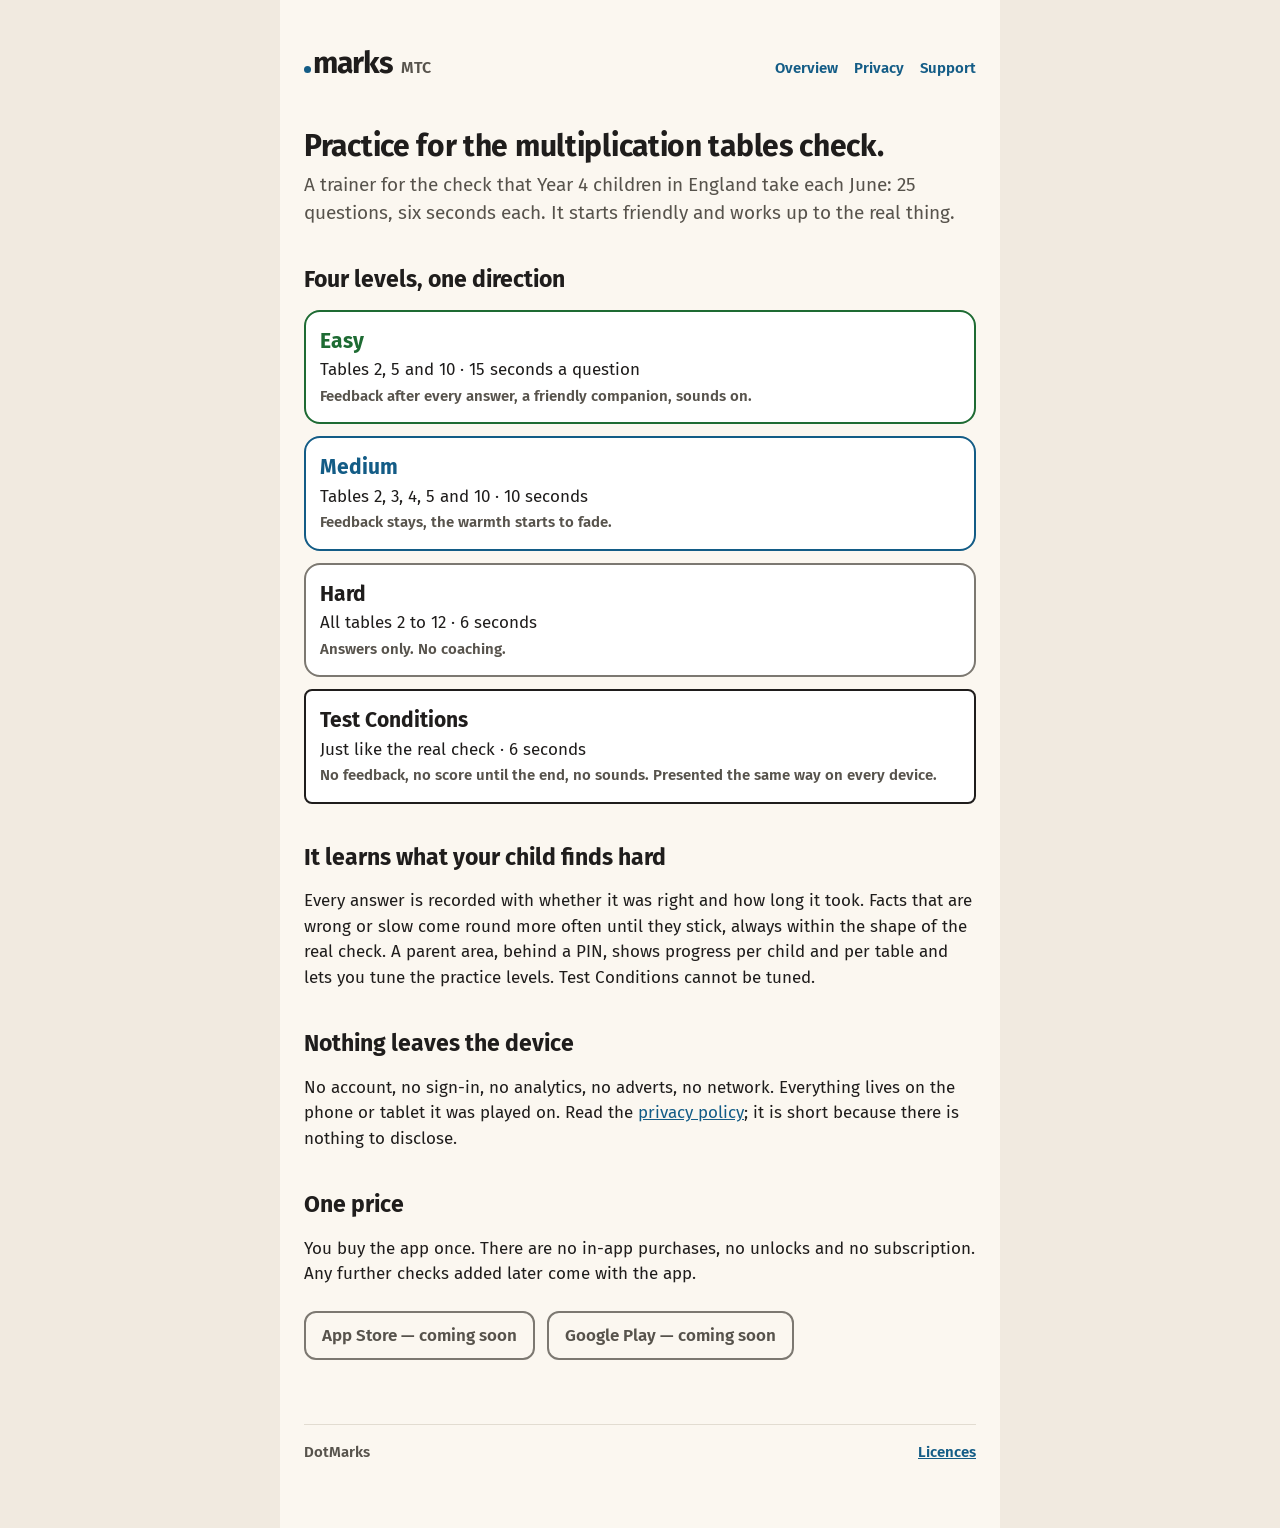
==== index.html @ c885ed73 "Site: overview, privacy policy, support and licences" ====
<!doctype html><html lang="en-GB"><head><meta charset="utf-8"><meta name="viewport" content="width=device-width, initial-scale=1"><link rel="stylesheet" href="style.css"><link rel="icon" href="assets/favicon.png"><link rel="apple-touch-icon" href="assets/apple-touch-icon.png"><title>DotMarks</title><meta name="description" content="Practice for the Year 4 multiplication tables check. Offline, no accounts, no data collected, one price."></head><body>
<header><a class="wordmark" href="./"><span class="stop"></span>marks<span class="qualifier">MTC</span></a><nav><a href="./">Overview</a><a href="privacy.html">Privacy</a><a href="support.html">Support</a></nav></header>
<main>
<h1>Practice for the multiplication tables check.</h1>
<p class="lead">A trainer for the check that Year 4 children in England take each June: 25 questions, six seconds each. It starts friendly and works up to the real thing.</p>
<h2>Four levels, one direction</h2>
<ul class="levels">
<li class="easy"><strong>Easy</strong>Tables 2, 5 and 10 · 15 seconds a question<span class="meta"><br>Feedback after every answer, a friendly companion, sounds on.</span></li>
<li class="medium"><strong>Medium</strong>Tables 2, 3, 4, 5 and 10 · 10 seconds<span class="meta"><br>Feedback stays, the warmth starts to fade.</span></li>
<li class="hard"><strong>Hard</strong>All tables 2 to 12 · 6 seconds<span class="meta"><br>Answers only. No coaching.</span></li>
<li class="test"><strong>Test Conditions</strong>Just like the real check · 6 seconds<span class="meta"><br>No feedback, no score until the end, no sounds. Presented the same way on every device.</span></li>
</ul>
<h2>It learns what your child finds hard</h2>
<p>Every answer is recorded with whether it was right and how long it took. Facts that are wrong or slow come round more often until they stick, always within the shape of the real check. A parent area, behind a PIN, shows progress per child and per table and lets you tune the practice levels. Test Conditions cannot be tuned.</p>
<h2>Nothing leaves the device</h2>
<p>No account, no sign-in, no analytics, no adverts, no network. Everything lives on the phone or tablet it was played on. Read the <a href="privacy.html">privacy policy</a>; it is short because there is nothing to disclose.</p>
<h2>One price</h2>
<p>You buy the app once. There are no in-app purchases, no unlocks and no subscription. Any further checks added later come with the app.</p>
<div class="stores"><span>App Store — coming soon</span><span>Google Play — coming soon</span></div>
</main>
<footer><span>DotMarks</span><span><a href="licences.html">Licences</a></span></footer>
</body></html>
---- style.css ----
@font-face { font-family: "Fira Sans"; src: url(assets/fonts/FiraSans-Regular.ttf) format("truetype"); font-weight: 400; }
@font-face { font-family: "Fira Sans"; src: url(assets/fonts/FiraSans-Medium.ttf) format("truetype"); font-weight: 500; }
@font-face { font-family: "Fira Sans"; src: url(assets/fonts/FiraSans-SemiBold.ttf) format("truetype"); font-weight: 600; }
@font-face { font-family: "Fira Sans"; src: url(assets/fonts/FiraSans-Bold.ttf) format("truetype"); font-weight: 700; }
:root { --paper: #fbf7f0; --paper-deep: #f1eae0; --card: #ffffff; --ink: #1f1d1c; --ink-muted: #57534c; --border: #7c7871; --rule: #e2dcd1; --blue: #135c86; --coral: #e8536f; --green: #1e6b33; }
* { box-sizing: border-box; }
html { background: var(--paper-deep); }
body { margin: 0; font-family: "Fira Sans", system-ui, sans-serif; font-size: 17px; line-height: 1.5; color: var(--ink); background: var(--paper); max-width: 720px; margin: 0 auto; padding: 48px 24px 64px; min-height: 100vh; }
a { color: var(--blue); }
header { display: flex; align-items: baseline; justify-content: space-between; gap: 16px; flex-wrap: wrap; margin-bottom: 48px; }
.wordmark { display: inline-flex; align-items: baseline; gap: 1px; font-weight: 700; font-size: 30px; letter-spacing: -0.035em; color: var(--ink); text-decoration: none; line-height: 1; }
.wordmark .stop { width: 7px; height: 7px; border-radius: 50%; background: var(--blue); display: inline-block; margin-right: 1px; }
.wordmark .qualifier { font-size: 16px; font-weight: 600; color: var(--ink-muted); letter-spacing: 0; margin-left: 8px; }
nav a { font-weight: 600; font-size: 15px; margin-left: 16px; text-decoration: none; }
nav a:hover { text-decoration: underline; }
h1 { font-size: 30px; line-height: 1.15; letter-spacing: -0.01em; margin: 0 0 8px; }
h2 { font-size: 23px; line-height: 1.2; margin: 40px 0 8px; }
p.lead { font-size: 19px; line-height: 1.45; color: var(--ink-muted); margin: 0 0 24px; }
.levels { list-style: none; padding: 0; margin: 16px 0; display: grid; gap: 12px; }
.levels li { background: var(--card); border: 2px solid var(--border); border-radius: 16px; padding: 14px; }
.levels li strong { display: block; font-size: 21px; }
.levels li.easy { border-color: var(--green); } .levels li.easy strong { color: var(--green); }
.levels li.medium { border-color: var(--blue); } .levels li.medium strong { color: var(--blue); }
.levels li.test { border-radius: 8px; border-color: var(--ink); }
.meta { font-size: 15px; font-weight: 600; color: var(--ink-muted); }
.stores { display: flex; gap: 12px; flex-wrap: wrap; margin: 24px 0; }
.stores span { display: inline-block; border: 2px solid var(--border); border-radius: 12px; padding: 10px 16px; font-weight: 600; color: var(--ink-muted); }
footer { margin-top: 64px; padding-top: 16px; border-top: 1px solid var(--rule); font-size: 15px; font-weight: 600; color: var(--ink-muted); display: flex; justify-content: space-between; flex-wrap: wrap; gap: 8px; }
pre { white-space: pre-wrap; font-size: 14px; background: var(--card); border: 1px solid var(--rule); border-radius: 12px; padding: 16px; }
dl dt { font-weight: 600; margin-top: 16px; } dl dd { margin: 4px 0 0; }
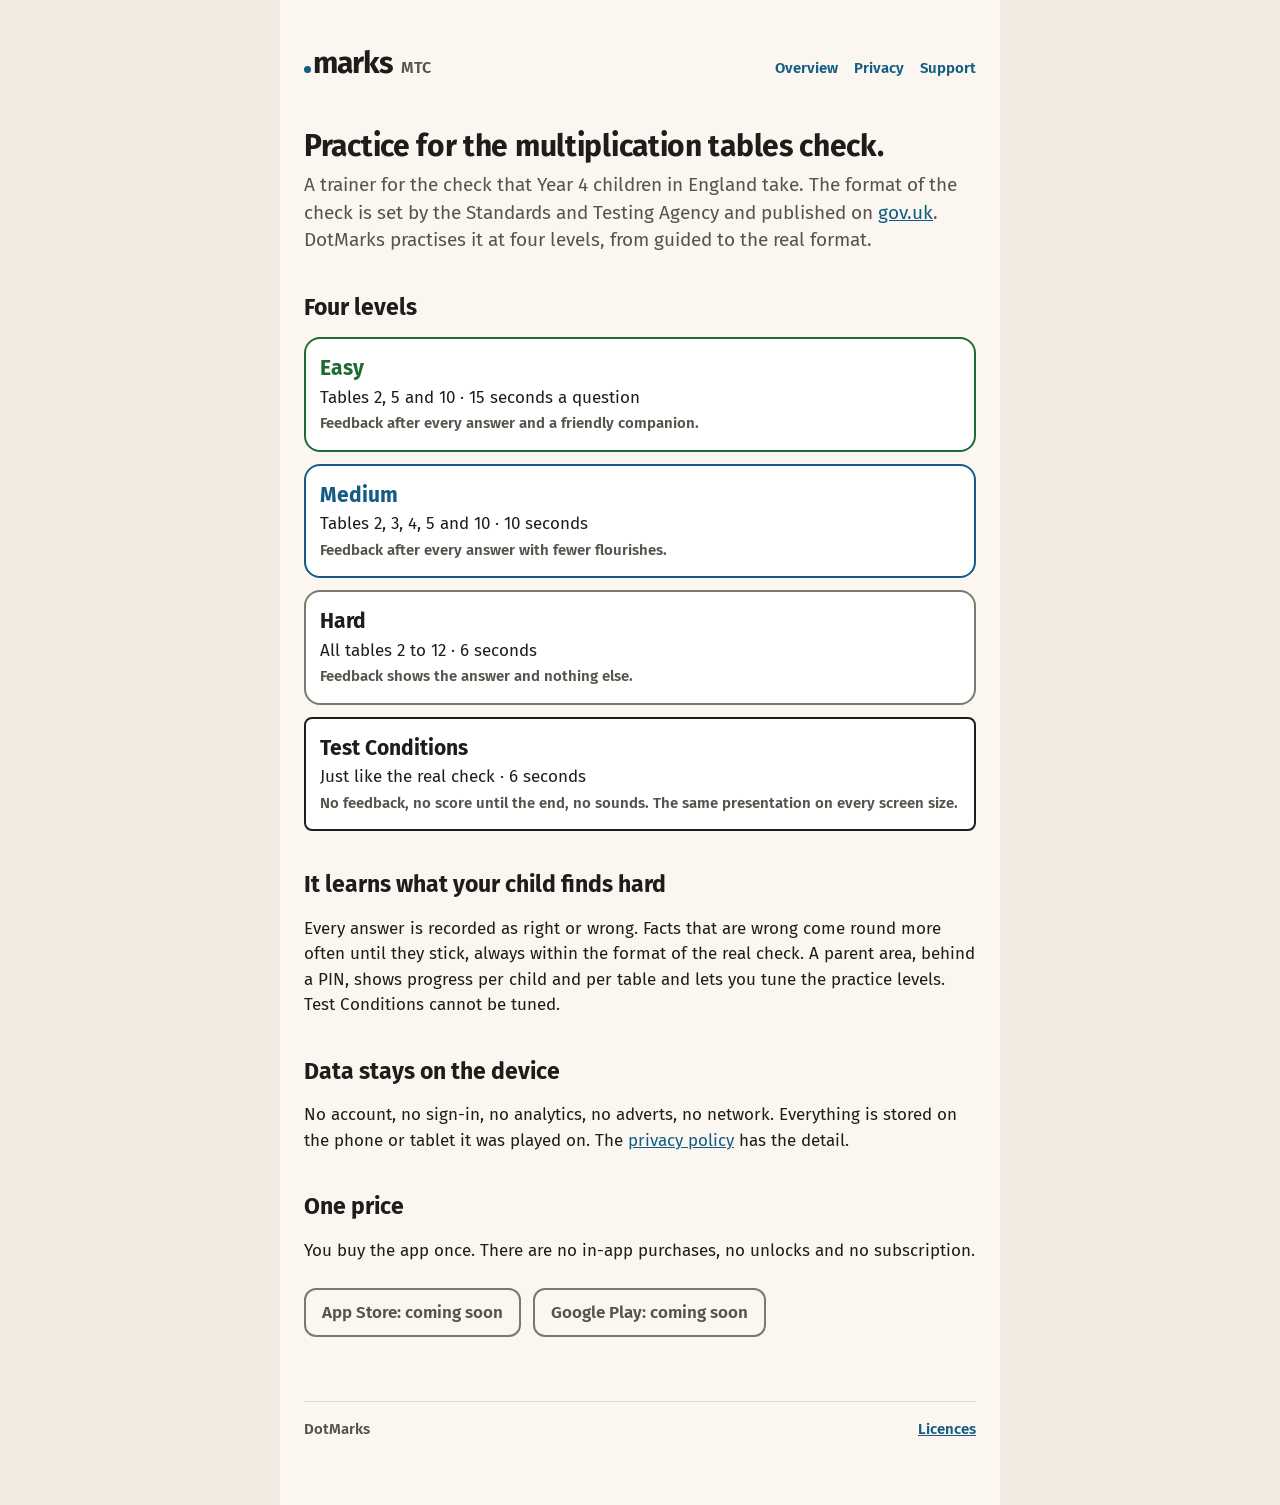
==== commit fa177a6d: "Prose: link the check's format to gov.uk, correct level descriptions, plain register" ====
--- a/index.html
+++ b/index.html
@@ -2,21 +2,21 @@
 <header><a class="wordmark" href="./"><span class="stop"></span>marks<span class="qualifier">MTC</span></a><nav><a href="./">Overview</a><a href="privacy.html">Privacy</a><a href="support.html">Support</a></nav></header>
 <main>
 <h1>Practice for the multiplication tables check.</h1>
-<p class="lead">A trainer for the check that Year 4 children in England take each June: 25 questions, six seconds each. It starts friendly and works up to the real thing.</p>
-<h2>Four levels, one direction</h2>
+<p class="lead">A trainer for the check that Year 4 children in England take. The format of the check is set by the Standards and Testing Agency and published on <a href="https://www.gov.uk/government/collections/multiplication-tables-check">gov.uk</a>. DotMarks practises it at four levels, from guided to the real format.</p>
+<h2>Four levels</h2>
 <ul class="levels">
-<li class="easy"><strong>Easy</strong>Tables 2, 5 and 10 · 15 seconds a question<span class="meta"><br>Feedback after every answer, a friendly companion, sounds on.</span></li>
-<li class="medium"><strong>Medium</strong>Tables 2, 3, 4, 5 and 10 · 10 seconds<span class="meta"><br>Feedback stays, the warmth starts to fade.</span></li>
-<li class="hard"><strong>Hard</strong>All tables 2 to 12 · 6 seconds<span class="meta"><br>Answers only. No coaching.</span></li>
-<li class="test"><strong>Test Conditions</strong>Just like the real check · 6 seconds<span class="meta"><br>No feedback, no score until the end, no sounds. Presented the same way on every device.</span></li>
+<li class="easy"><strong>Easy</strong>Tables 2, 5 and 10 · 15 seconds a question<span class="meta"><br>Feedback after every answer and a friendly companion.</span></li>
+<li class="medium"><strong>Medium</strong>Tables 2, 3, 4, 5 and 10 · 10 seconds<span class="meta"><br>Feedback after every answer with fewer flourishes.</span></li>
+<li class="hard"><strong>Hard</strong>All tables 2 to 12 · 6 seconds<span class="meta"><br>Feedback shows the answer and nothing else.</span></li>
+<li class="test"><strong>Test Conditions</strong>Just like the real check · 6 seconds<span class="meta"><br>No feedback, no score until the end, no sounds. The same presentation on every screen size.</span></li>
 </ul>
 <h2>It learns what your child finds hard</h2>
-<p>Every answer is recorded with whether it was right and how long it took. Facts that are wrong or slow come round more often until they stick, always within the shape of the real check. A parent area, behind a PIN, shows progress per child and per table and lets you tune the practice levels. Test Conditions cannot be tuned.</p>
-<h2>Nothing leaves the device</h2>
-<p>No account, no sign-in, no analytics, no adverts, no network. Everything lives on the phone or tablet it was played on. Read the <a href="privacy.html">privacy policy</a>; it is short because there is nothing to disclose.</p>
+<p>Every answer is recorded as right or wrong. Facts that are wrong come round more often until they stick, always within the format of the real check. A parent area, behind a PIN, shows progress per child and per table and lets you tune the practice levels. Test Conditions cannot be tuned.</p>
+<h2>Data stays on the device</h2>
+<p>No account, no sign-in, no analytics, no adverts, no network. Everything is stored on the phone or tablet it was played on. The <a href="privacy.html">privacy policy</a> has the detail.</p>
 <h2>One price</h2>
-<p>You buy the app once. There are no in-app purchases, no unlocks and no subscription. Any further checks added later come with the app.</p>
-<div class="stores"><span>App Store — coming soon</span><span>Google Play — coming soon</span></div>
+<p>You buy the app once. There are no in-app purchases, no unlocks and no subscription.</p>
+<div class="stores"><span>App Store: coming soon</span><span>Google Play: coming soon</span></div>
 </main>
 <footer><span>DotMarks</span><span><a href="licences.html">Licences</a></span></footer>
 </body></html>
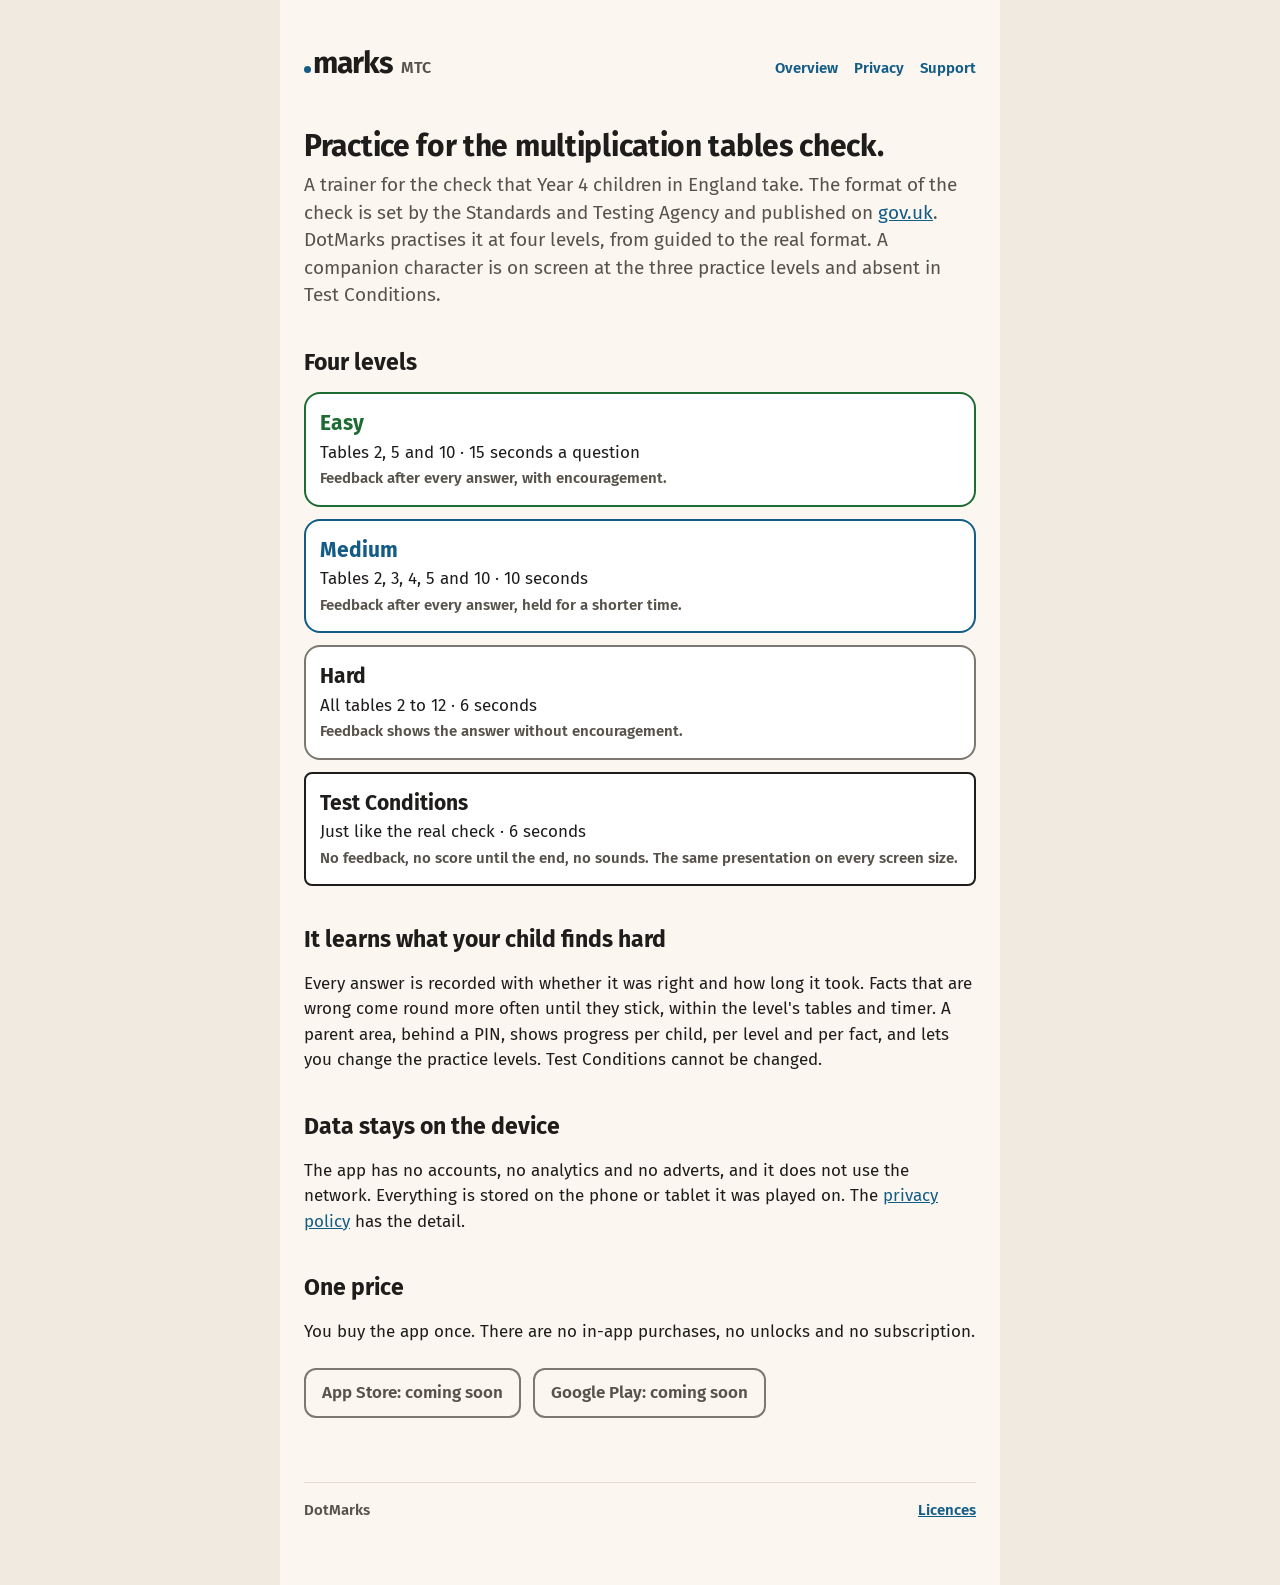
==== commit 6de4bab4: "Prose: correct level descriptions and what is recorded" ====
--- a/index.html
+++ b/index.html
@@ -2,18 +2,18 @@
 <header><a class="wordmark" href="./"><span class="stop"></span>marks<span class="qualifier">MTC</span></a><nav><a href="./">Overview</a><a href="privacy.html">Privacy</a><a href="support.html">Support</a></nav></header>
 <main>
 <h1>Practice for the multiplication tables check.</h1>
-<p class="lead">A trainer for the check that Year 4 children in England take. The format of the check is set by the Standards and Testing Agency and published on <a href="https://www.gov.uk/government/collections/multiplication-tables-check">gov.uk</a>. DotMarks practises it at four levels, from guided to the real format.</p>
+<p class="lead">A trainer for the check that Year 4 children in England take. The format of the check is set by the Standards and Testing Agency and published on <a href="https://www.gov.uk/government/collections/multiplication-tables-check">gov.uk</a>. DotMarks practises it at four levels, from guided to the real format. A companion character is on screen at the three practice levels and absent in Test Conditions.</p>
 <h2>Four levels</h2>
 <ul class="levels">
-<li class="easy"><strong>Easy</strong>Tables 2, 5 and 10 · 15 seconds a question<span class="meta"><br>Feedback after every answer and a friendly companion.</span></li>
-<li class="medium"><strong>Medium</strong>Tables 2, 3, 4, 5 and 10 · 10 seconds<span class="meta"><br>Feedback after every answer with fewer flourishes.</span></li>
-<li class="hard"><strong>Hard</strong>All tables 2 to 12 · 6 seconds<span class="meta"><br>Feedback shows the answer and nothing else.</span></li>
+<li class="easy"><strong>Easy</strong>Tables 2, 5 and 10 · 15 seconds a question<span class="meta"><br>Feedback after every answer, with encouragement.</span></li>
+<li class="medium"><strong>Medium</strong>Tables 2, 3, 4, 5 and 10 · 10 seconds<span class="meta"><br>Feedback after every answer, held for a shorter time.</span></li>
+<li class="hard"><strong>Hard</strong>All tables 2 to 12 · 6 seconds<span class="meta"><br>Feedback shows the answer without encouragement.</span></li>
 <li class="test"><strong>Test Conditions</strong>Just like the real check · 6 seconds<span class="meta"><br>No feedback, no score until the end, no sounds. The same presentation on every screen size.</span></li>
 </ul>
 <h2>It learns what your child finds hard</h2>
-<p>Every answer is recorded as right or wrong. Facts that are wrong come round more often until they stick, always within the format of the real check. A parent area, behind a PIN, shows progress per child and per table and lets you tune the practice levels. Test Conditions cannot be tuned.</p>
+<p>Every answer is recorded with whether it was right and how long it took. Facts that are wrong come round more often until they stick, within the level's tables and timer. A parent area, behind a PIN, shows progress per child, per level and per fact, and lets you change the practice levels. Test Conditions cannot be changed.</p>
 <h2>Data stays on the device</h2>
-<p>No account, no sign-in, no analytics, no adverts, no network. Everything is stored on the phone or tablet it was played on. The <a href="privacy.html">privacy policy</a> has the detail.</p>
+<p>The app has no accounts, no analytics and no adverts, and it does not use the network. Everything is stored on the phone or tablet it was played on. The <a href="privacy.html">privacy policy</a> has the detail.</p>
 <h2>One price</h2>
 <p>You buy the app once. There are no in-app purchases, no unlocks and no subscription.</p>
 <div class="stores"><span>App Store: coming soon</span><span>Google Play: coming soon</span></div>
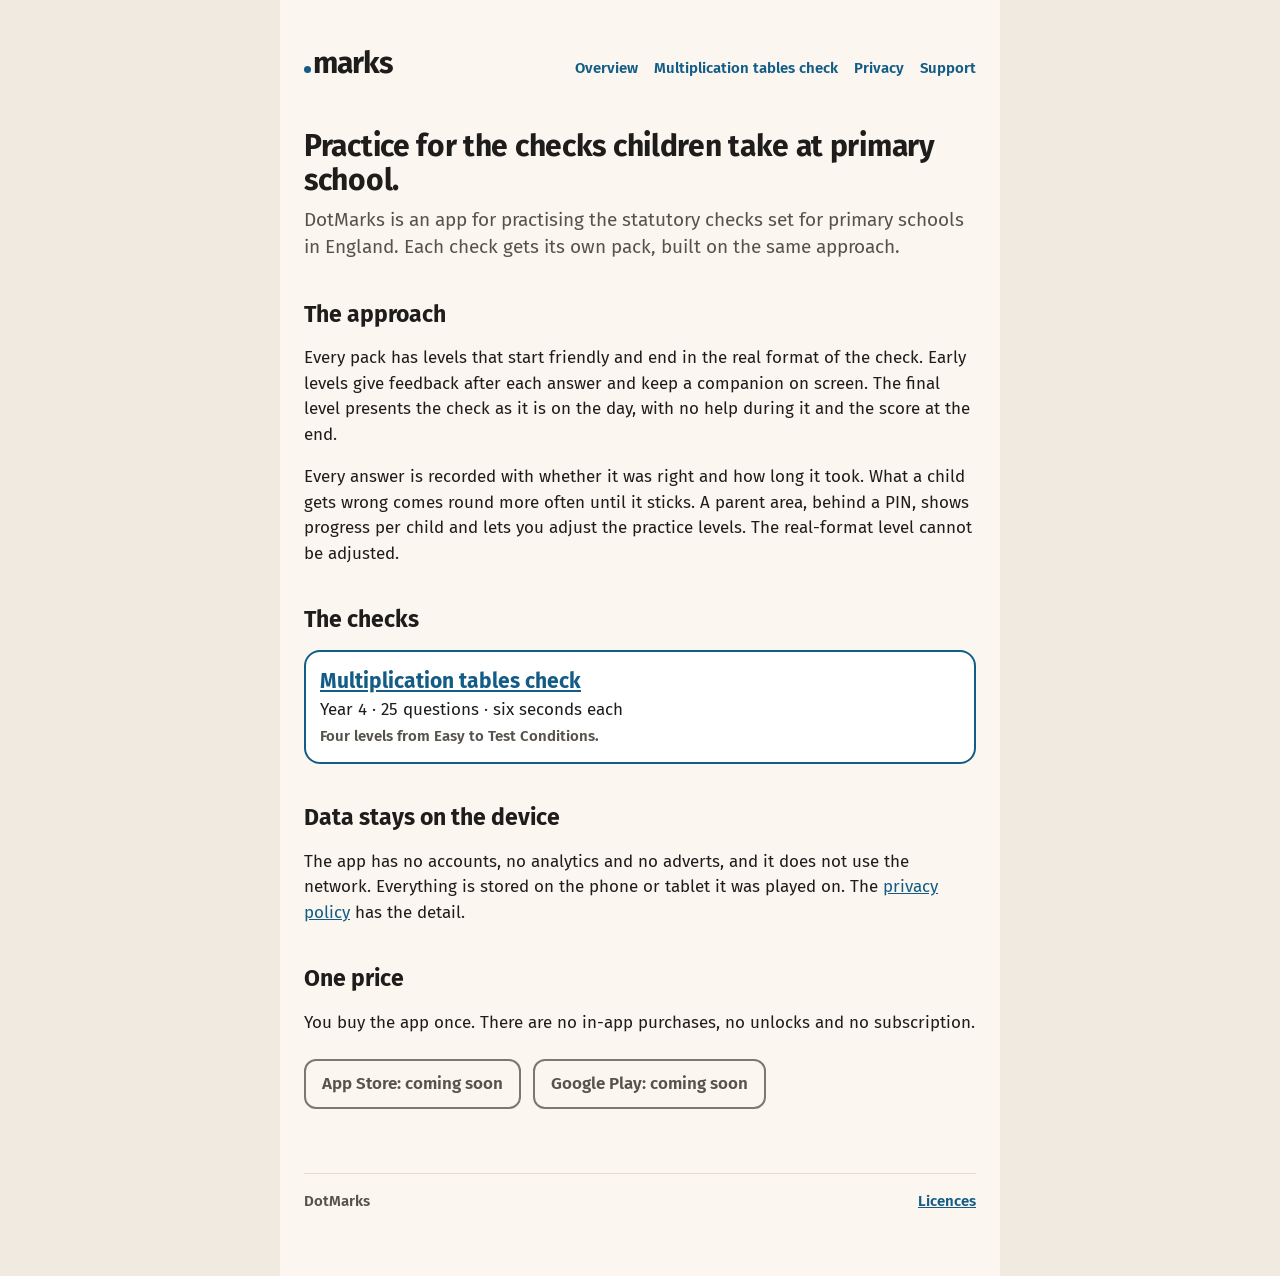
==== commit 698e54ac: "Site: platform overview at the top level, MTC on its own page" ====
--- a/index.html
+++ b/index.html
@@ -1,17 +1,15 @@
-<!doctype html><html lang="en-GB"><head><meta charset="utf-8"><meta name="viewport" content="width=device-width, initial-scale=1"><link rel="stylesheet" href="style.css"><link rel="icon" href="assets/favicon.png"><link rel="apple-touch-icon" href="assets/apple-touch-icon.png"><title>DotMarks</title><meta name="description" content="Practice for the Year 4 multiplication tables check. Offline, no accounts, no data collected, one price."></head><body>
-<header><a class="wordmark" href="./"><span class="stop"></span>marks<span class="qualifier">MTC</span></a><nav><a href="./">Overview</a><a href="privacy.html">Privacy</a><a href="support.html">Support</a></nav></header>
+<!doctype html><html lang="en-GB"><head><meta charset="utf-8"><meta name="viewport" content="width=device-width, initial-scale=1"><link rel="stylesheet" href="style.css"><link rel="icon" href="assets/favicon.png"><link rel="apple-touch-icon" href="assets/apple-touch-icon.png"><title>DotMarks</title><meta name="description" content="DotMarks: practice for the statutory checks children take at primary school in England. Offline, no accounts, no data collected, one price."></head><body>
+<header><a class="wordmark" href="./"><span class="stop"></span>marks</a><nav><a href="./">Overview</a><a href="mtc.html">Multiplication tables check</a><a href="privacy.html">Privacy</a><a href="support.html">Support</a></nav></header>
 <main>
-<h1>Practice for the multiplication tables check.</h1>
-<p class="lead">A trainer for the check that Year 4 children in England take. The format of the check is set by the Standards and Testing Agency and published on <a href="https://www.gov.uk/government/collections/multiplication-tables-check">gov.uk</a>. DotMarks practises it at four levels, from guided to the real format. A companion character is on screen at the three practice levels and absent in Test Conditions.</p>
-<h2>Four levels</h2>
+<h1>Practice for the checks children take at primary school.</h1>
+<p class="lead">DotMarks is an app for practising the statutory checks set for primary schools in England. Each check gets its own pack, built on the same approach.</p>
+<h2>The approach</h2>
+<p>Every pack has levels that start friendly and end in the real format of the check. Early levels give feedback after each answer and keep a companion on screen. The final level presents the check as it is on the day, with no help during it and the score at the end.</p>
+<p>Every answer is recorded with whether it was right and how long it took. What a child gets wrong comes round more often until it sticks. A parent area, behind a PIN, shows progress per child and lets you adjust the practice levels. The real-format level cannot be adjusted.</p>
+<h2>The checks</h2>
 <ul class="levels">
-<li class="easy"><strong>Easy</strong>Tables 2, 5 and 10 · 15 seconds a question<span class="meta"><br>Feedback after every answer, with encouragement.</span></li>
-<li class="medium"><strong>Medium</strong>Tables 2, 3, 4, 5 and 10 · 10 seconds<span class="meta"><br>Feedback after every answer, held for a shorter time.</span></li>
-<li class="hard"><strong>Hard</strong>All tables 2 to 12 · 6 seconds<span class="meta"><br>Feedback shows the answer without encouragement.</span></li>
-<li class="test"><strong>Test Conditions</strong>Just like the real check · 6 seconds<span class="meta"><br>No feedback, no score until the end, no sounds. The same presentation on every screen size.</span></li>
+<li class="medium"><strong><a href="mtc.html">Multiplication tables check</a></strong>Year 4 · 25 questions · six seconds each<span class="meta"><br>Four levels from Easy to Test Conditions.</span></li>
 </ul>
-<h2>It learns what your child finds hard</h2>
-<p>Every answer is recorded with whether it was right and how long it took. Facts that are wrong come round more often until they stick, within the level's tables and timer. A parent area, behind a PIN, shows progress per child, per level and per fact, and lets you change the practice levels. Test Conditions cannot be changed.</p>
 <h2>Data stays on the device</h2>
 <p>The app has no accounts, no analytics and no adverts, and it does not use the network. Everything is stored on the phone or tablet it was played on. The <a href="privacy.html">privacy policy</a> has the detail.</p>
 <h2>One price</h2>
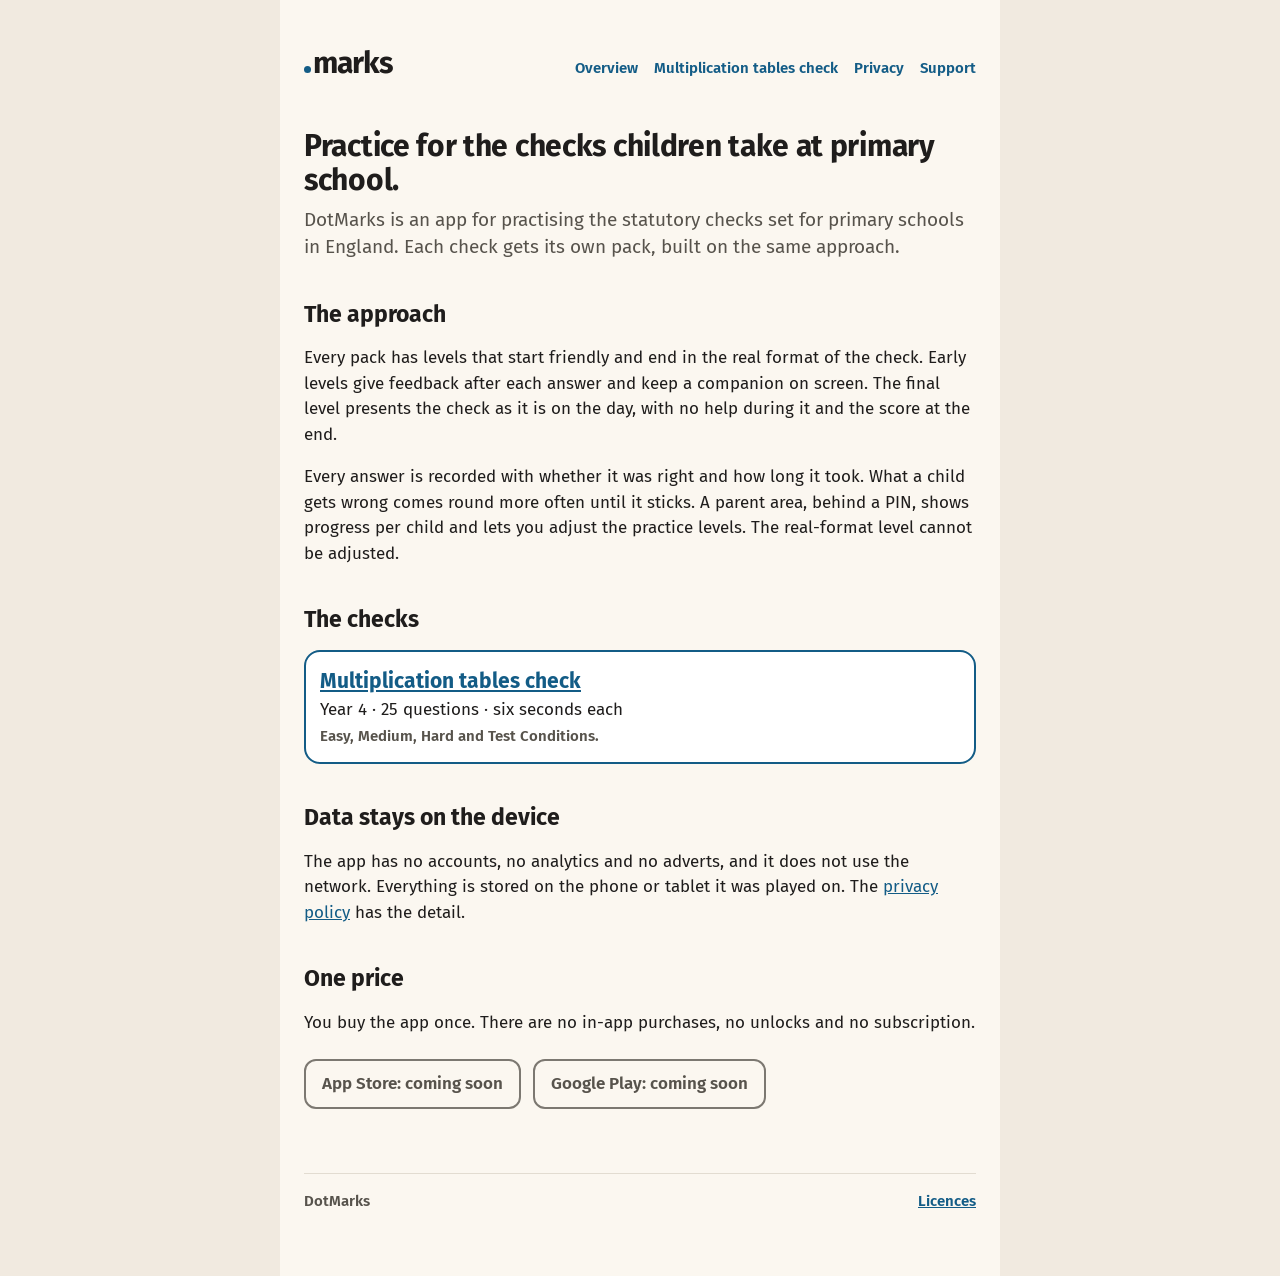
==== commit 6a7319ef: "MTC page: keep only what is specific to the check" ====
--- a/index.html
+++ b/index.html
@@ -8,7 +8,7 @@
 <p>Every answer is recorded with whether it was right and how long it took. What a child gets wrong comes round more often until it sticks. A parent area, behind a PIN, shows progress per child and lets you adjust the practice levels. The real-format level cannot be adjusted.</p>
 <h2>The checks</h2>
 <ul class="levels">
-<li class="medium"><strong><a href="mtc.html">Multiplication tables check</a></strong>Year 4 · 25 questions · six seconds each<span class="meta"><br>Four levels from Easy to Test Conditions.</span></li>
+<li class="medium"><strong><a href="mtc.html">Multiplication tables check</a></strong>Year 4 · 25 questions · six seconds each<span class="meta"><br>Easy, Medium, Hard and Test Conditions.</span></li>
 </ul>
 <h2>Data stays on the device</h2>
 <p>The app has no accounts, no analytics and no adverts, and it does not use the network. Everything is stored on the phone or tablet it was played on. The <a href="privacy.html">privacy policy</a> has the detail.</p>
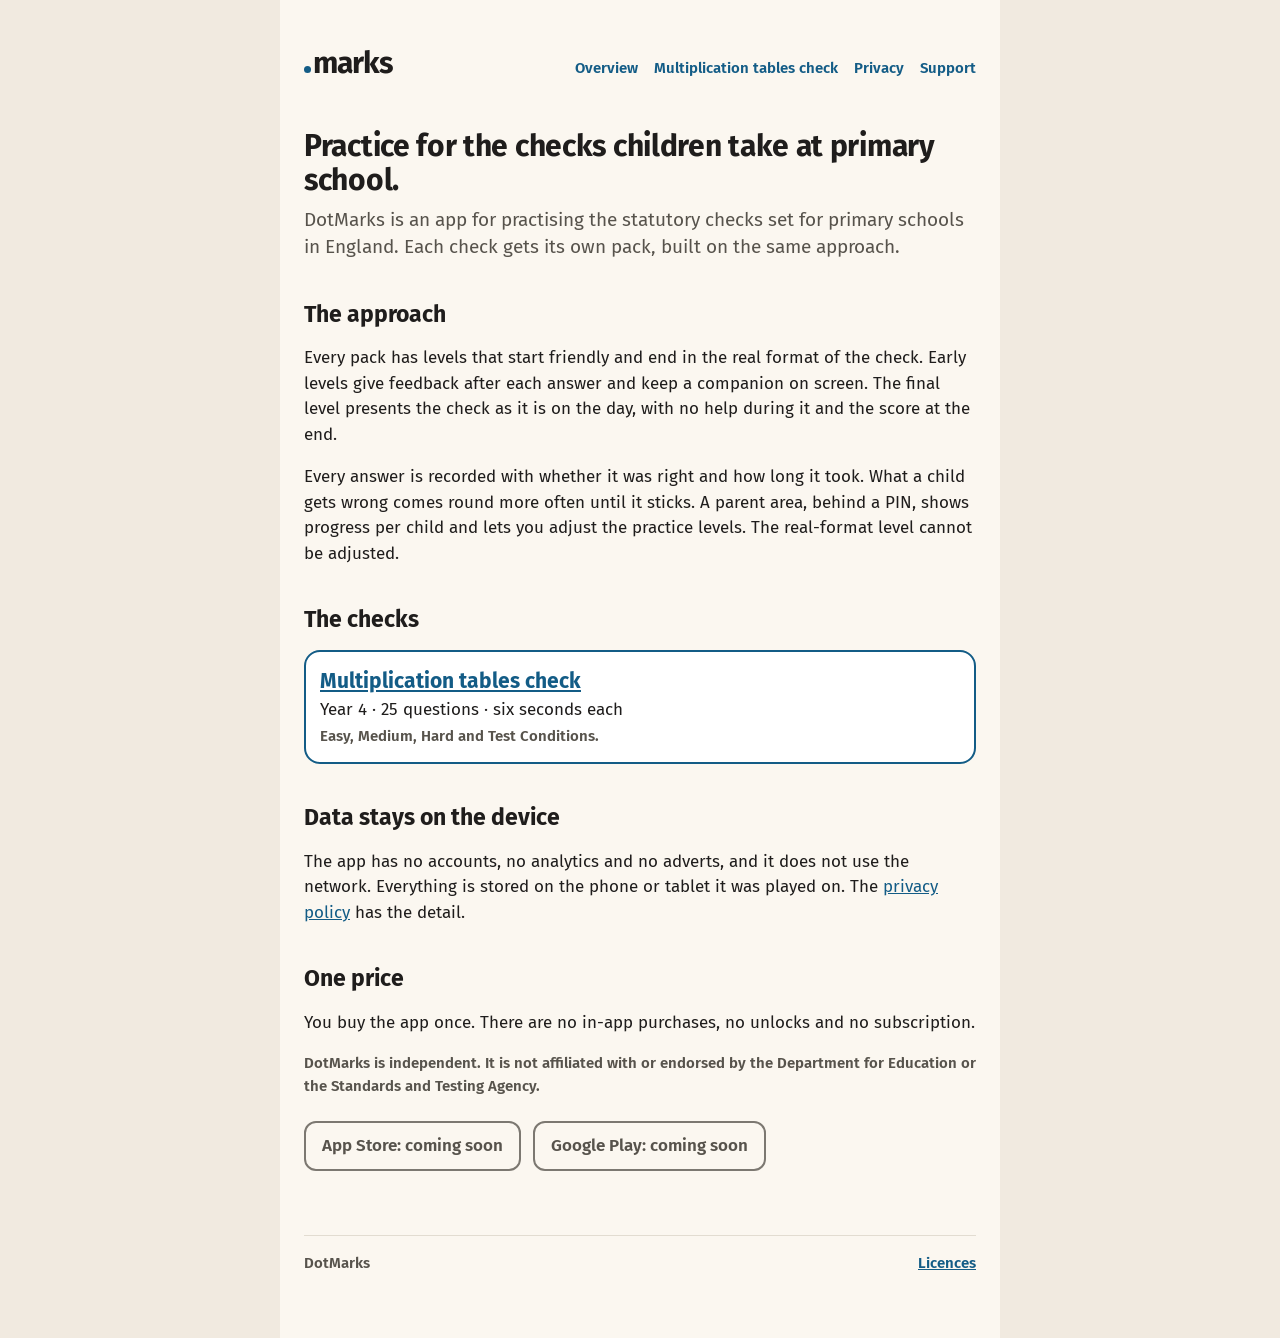
==== commit ff7f790d: "Independence statement on the overview and MTC pages DotMarks names a DfE and Standards and Testing " ====
--- a/index.html
+++ b/index.html
@@ -14,6 +14,7 @@
 <p>The app has no accounts, no analytics and no adverts, and it does not use the network. Everything is stored on the phone or tablet it was played on. The <a href="privacy.html">privacy policy</a> has the detail.</p>
 <h2>One price</h2>
 <p>You buy the app once. There are no in-app purchases, no unlocks and no subscription.</p>
+<p class="meta">DotMarks is independent. It is not affiliated with or endorsed by the Department for Education or the Standards and Testing Agency.</p>
 <div class="stores"><span>App Store: coming soon</span><span>Google Play: coming soon</span></div>
 </main>
 <footer><span>DotMarks</span><span><a href="licences.html">Licences</a></span></footer>
--- a/style.css
+++ b/style.css
@@ -28,3 +28,5 @@
 footer { margin-top: 64px; padding-top: 16px; border-top: 1px solid var(--rule); font-size: 15px; font-weight: 600; color: var(--ink-muted); display: flex; justify-content: space-between; flex-wrap: wrap; gap: 8px; }
 pre { white-space: pre-wrap; font-size: 14px; background: var(--card); border: 1px solid var(--rule); border-radius: 12px; padding: 16px; }
 dl dt { font-weight: 600; margin-top: 16px; } dl dd { margin: 4px 0 0; }
+.warning { margin: 12px 0 4px; padding: 12px 14px; border: 2px solid #b8332a; border-radius: 12px; background: var(--card); color: var(--ink); }
+.warning strong { color: #b8332a; }
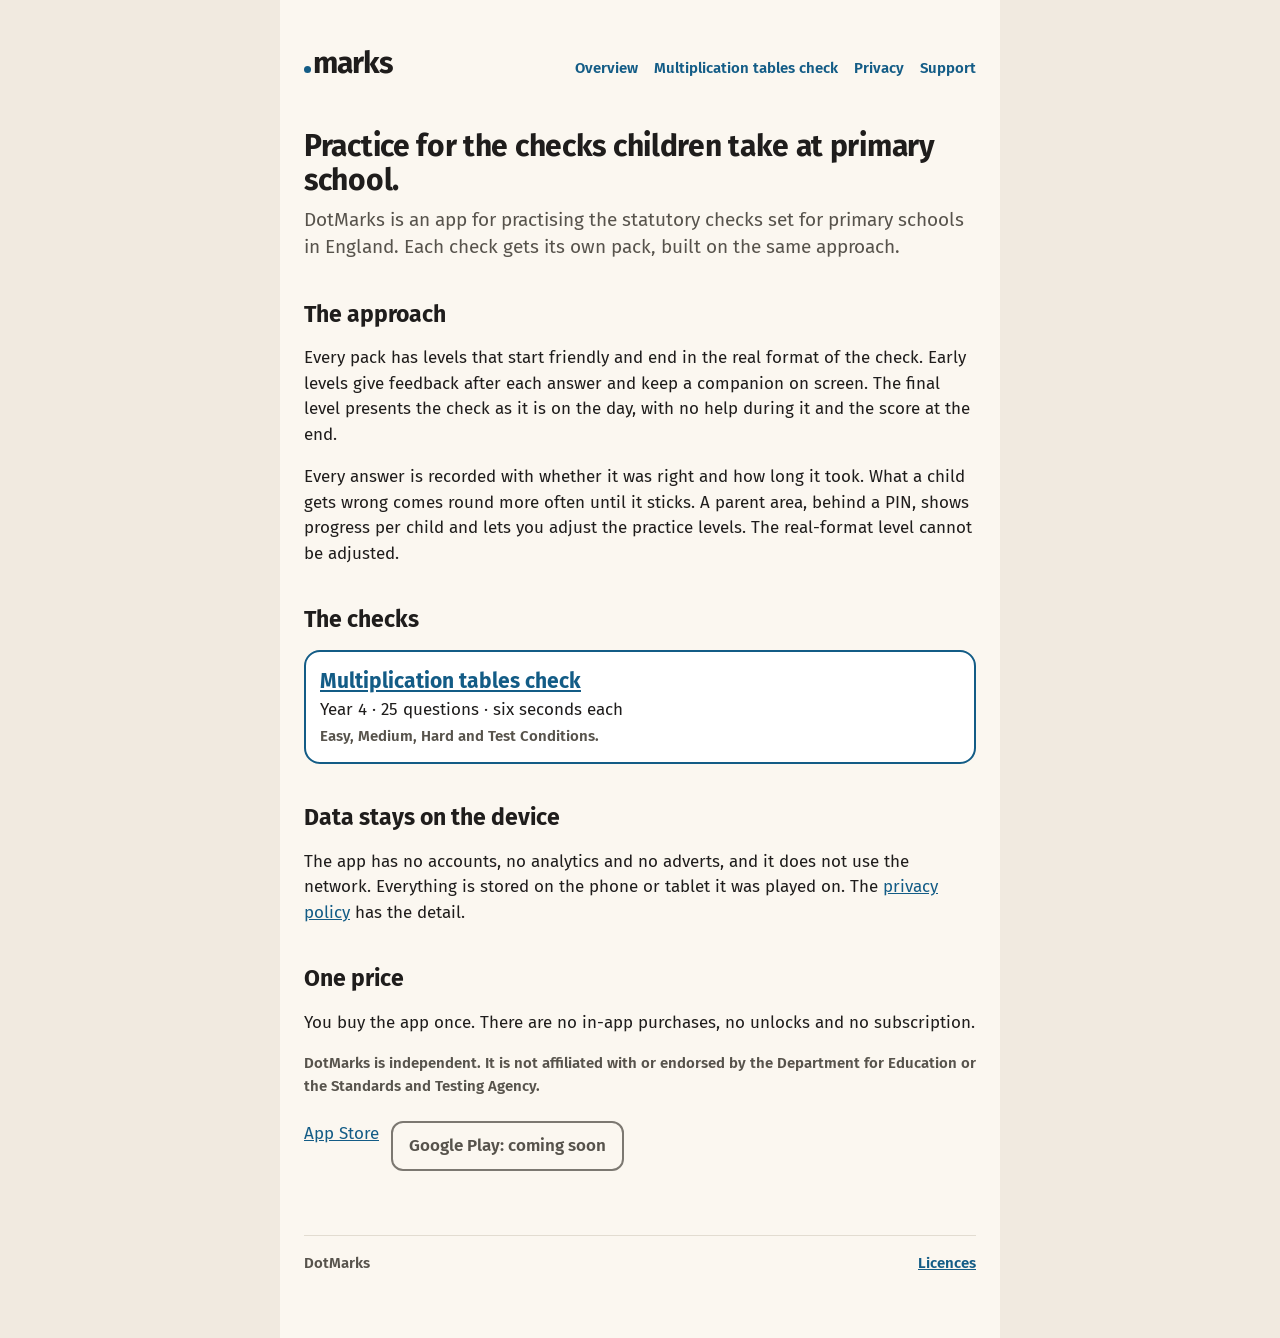
==== commit 9e5aee30: "Overview links the App Store listing" ====
--- a/index.html
+++ b/index.html
@@ -15,7 +15,7 @@
 <h2>One price</h2>
 <p>You buy the app once. There are no in-app purchases, no unlocks and no subscription.</p>
 <p class="meta">DotMarks is independent. It is not affiliated with or endorsed by the Department for Education or the Standards and Testing Agency.</p>
-<div class="stores"><span>App Store: coming soon</span><span>Google Play: coming soon</span></div>
+<div class="stores"><a href="https://apps.apple.com/gb/app/dotmarks/id6816234454">App Store</a><span>Google Play: coming soon</span></div>
 </main>
 <footer><span>DotMarks</span><span><a href="licences.html">Licences</a></span></footer>
 </body></html>
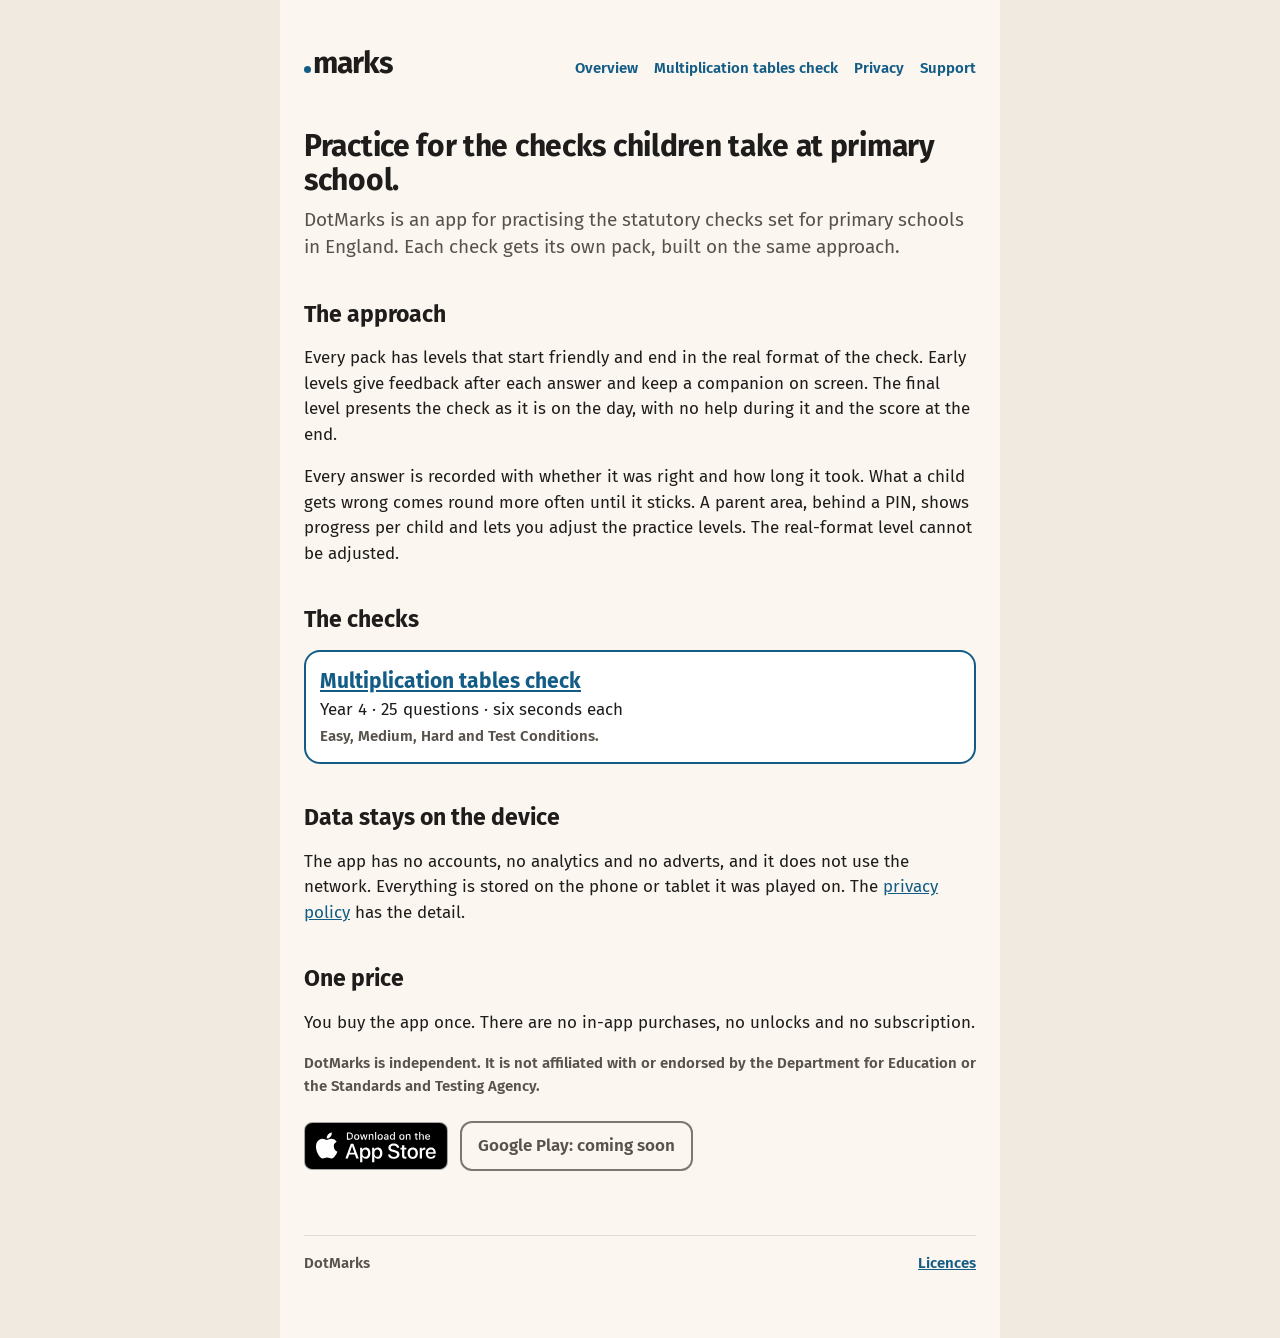
==== commit 7b24ed5c: "Overview uses the App Store badge Apple's marketing guidelines ask that listing links carry the offi" ====
--- a/index.html
+++ b/index.html
@@ -15,7 +15,7 @@
 <h2>One price</h2>
 <p>You buy the app once. There are no in-app purchases, no unlocks and no subscription.</p>
 <p class="meta">DotMarks is independent. It is not affiliated with or endorsed by the Department for Education or the Standards and Testing Agency.</p>
-<div class="stores"><a href="https://apps.apple.com/gb/app/dotmarks/id6816234454">App Store</a><span>Google Play: coming soon</span></div>
+<div class="stores"><a href="https://apps.apple.com/gb/app/dotmarks/id6816234454"><img src="assets/app-store-badge.svg" alt="Download on the App Store" height="48"></a><span>Google Play: coming soon</span></div>
 </main>
 <footer><span>DotMarks</span><span><a href="licences.html">Licences</a></span></footer>
 </body></html>
--- a/style.css
+++ b/style.css
@@ -23,7 +23,8 @@
 .levels li.medium { border-color: var(--blue); } .levels li.medium strong { color: var(--blue); }
 .levels li.test { border-radius: 8px; border-color: var(--ink); }
 .meta { font-size: 15px; font-weight: 600; color: var(--ink-muted); }
-.stores { display: flex; gap: 12px; flex-wrap: wrap; margin: 24px 0; }
+.stores { display: flex; gap: 12px; flex-wrap: wrap; align-items: center; margin: 24px 0; }
+.stores img { display: block; height: 48px; }
 .stores span { display: inline-block; border: 2px solid var(--border); border-radius: 12px; padding: 10px 16px; font-weight: 600; color: var(--ink-muted); }
 footer { margin-top: 64px; padding-top: 16px; border-top: 1px solid var(--rule); font-size: 15px; font-weight: 600; color: var(--ink-muted); display: flex; justify-content: space-between; flex-wrap: wrap; gap: 8px; }
 pre { white-space: pre-wrap; font-size: 14px; background: var(--card); border: 1px solid var(--rule); border-radius: 12px; padding: 16px; }
